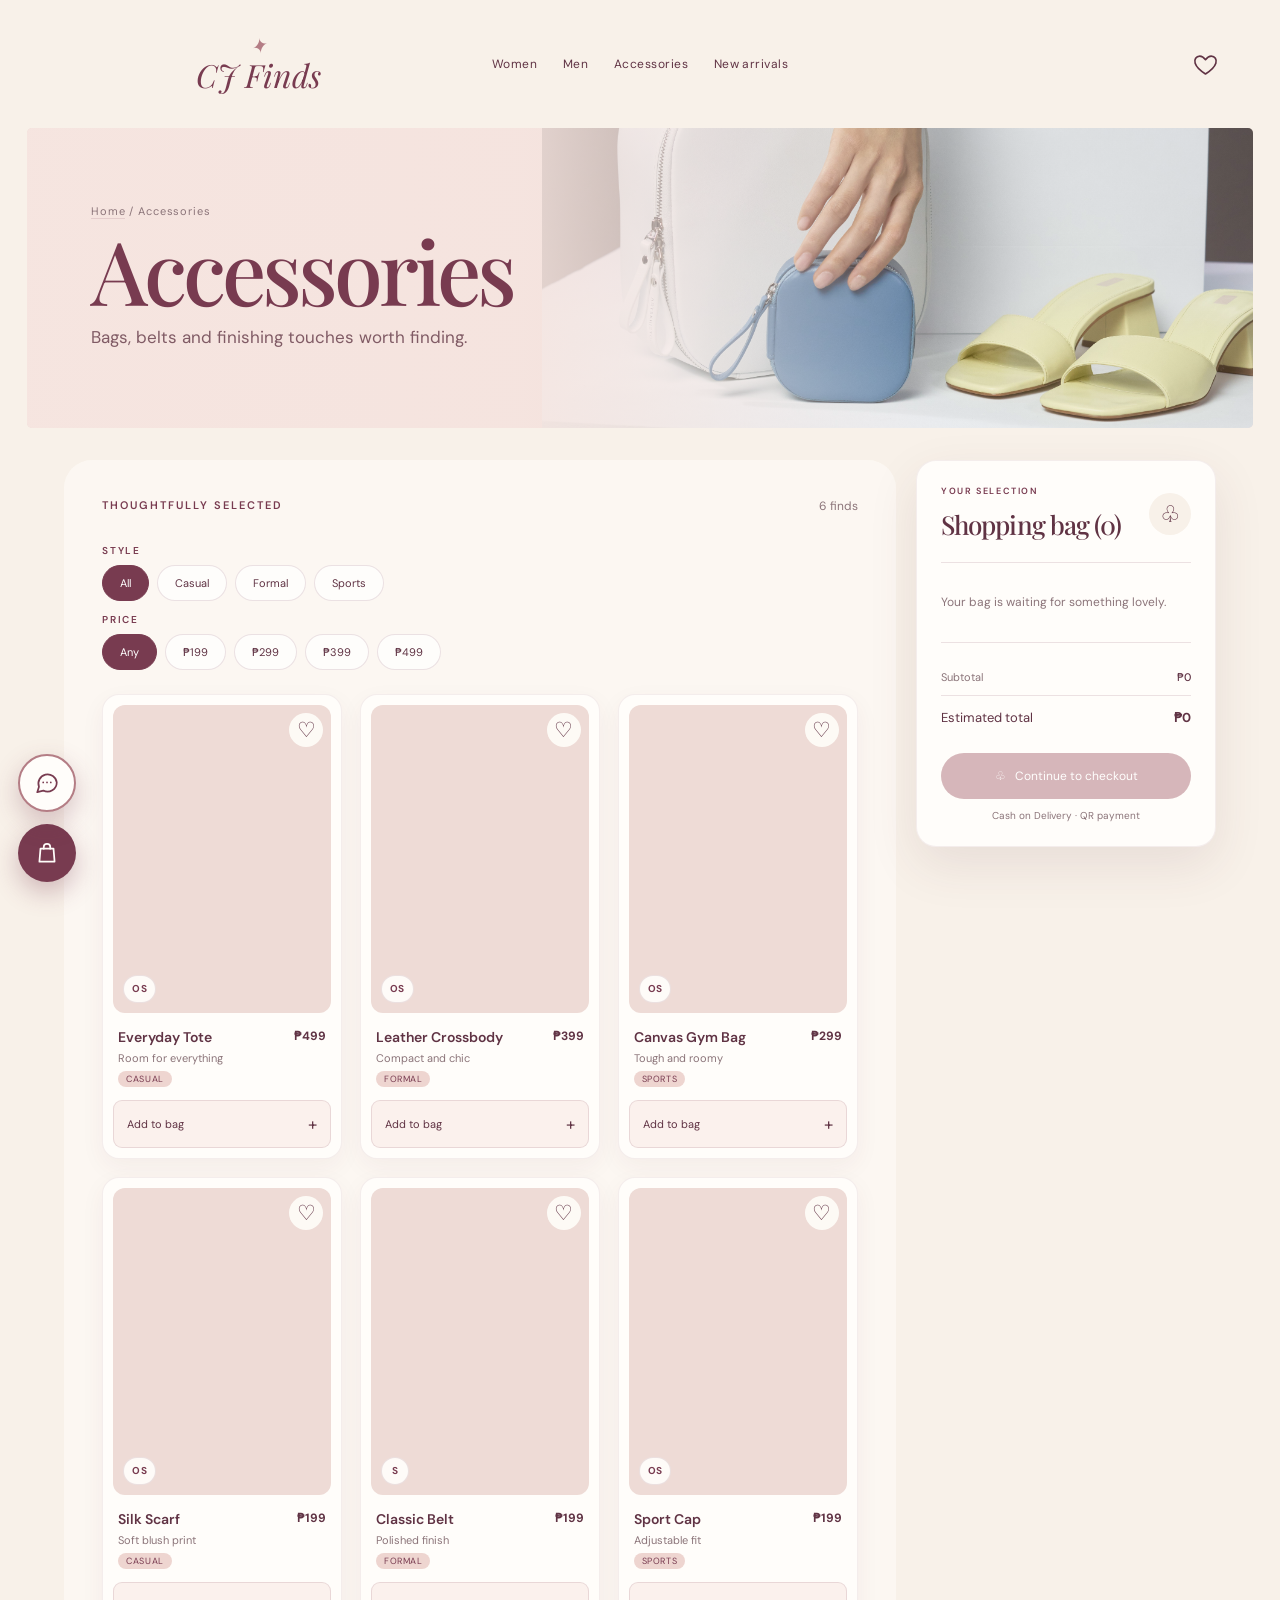
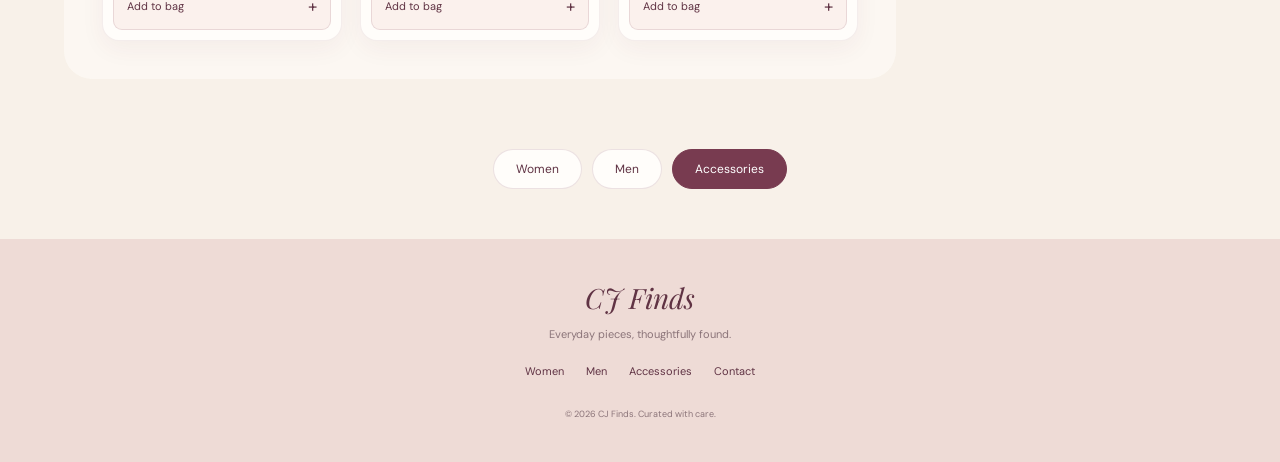
==== accessories.html @ 1674ff2e "Add files via upload" ====
<!DOCTYPE html>
<html lang="en">
<head>
  <meta charset="UTF-8" />
  <meta name="viewport" content="width=device-width, initial-scale=1.0" />
  <meta name="theme-color" content="#f8f1e9" />
  <title>Accessories — CJ Finds</title>
  <link rel="preconnect" href="https://fonts.googleapis.com">
  <link rel="preconnect" href="https://fonts.gstatic.com" crossorigin>
  <link href="https://fonts.googleapis.com/css2?family=DM+Sans:wght@400;500;600;700&family=Playfair+Display:wght@400;500;600&display=swap" rel="stylesheet">
  <link rel="stylesheet" href="style.css" />
  <link rel="stylesheet" href="category.css" />
</head>
<body data-page="accessories">
  <header class="site-header">
    <button class="icon-button menu-toggle" aria-label="Open navigation" aria-expanded="false">
      <span></span><span></span><span></span>
    </button>

    <a class="brand" href="index.html" aria-label="CJ Finds home">
      <span class="brand-leaf" aria-hidden="true">✦</span>
      <span>CJ Finds</span>
    </a>

    <nav class="desktop-nav" aria-label="Main navigation">
      <a href="women.html">Women</a>
      <a href="men.html">Men</a>
      <a href="accessories.html">Accessories</a>
      <a href="index.html#featured">New arrivals</a>
    </nav>

    <div class="header-actions">
      <button class="icon-button search-toggle" aria-label="Search products" aria-expanded="false">
        <svg viewBox="0 0 24 24" aria-hidden="true"><circle cx="10.8" cy="10.8" r="7.2"></circle><path d="m16.2 16.2 5 5"></path></svg>
      </button>
      <a class="icon-button fav-toggle" href="favorites.html" aria-label="Open favorites">
        <svg viewBox="0 0 24 24" aria-hidden="true"><path d="M12 20.4s-7.6-4.7-9.2-9.5C1.7 7.6 3.7 4.6 6.9 4.6c2 0 3.5 1.1 5.1 3.1 1.6-2 3.1-3.1 5.1-3.1 3.2 0 5.2 3 4.1 6.3-1.6 4.8-9.2 9.5-9.2 9.5Z"></path></svg>
        <span class="fav-count is-zero" aria-live="polite">0</span>
      </a>
    </div>
  </header>

  <div class="mobile-menu" hidden>
    <a href="women.html">Women</a><a href="men.html">Men</a><a href="accessories.html">Accessories</a><a href="index.html#featured">New arrivals</a>
  </div>
  <form class="search-panel" role="search" hidden>
    <label for="search-input">Find your next favorite</label>
    <div class="search-row"><input id="search-input" type="search" placeholder="Search accessories…" /><button type="submit">Search</button></div>
    <p class="search-message" aria-live="polite"></p>
  </form>

  <main>
    <section class="page-hero accessories" aria-label="Accessories collection">
      <div class="page-hero-image" role="img" aria-label="Accessories collection"></div>
      <div class="page-hero-copy">
        <p class="breadcrumb"><a href="index.html">Home</a> / Accessories</p>
        <h1>Accessories</h1>
        <p class="lead">Bags, belts and finishing touches worth finding.</p>
      </div>
    </section>

    <div class="category-layout">
      <section class="catalog" id="catalog">
        <div class="section-heading">
          <div><p class="eyebrow">Thoughtfully selected</p><h2></h2></div>
          <span class="result-count" aria-live="polite"></span>
        </div>

        <div class="filter-group">
          <span class="filter-label">Style</span>
          <div class="filter-row" role="group" aria-label="Filter by style">
            <button class="filter-chip active" data-filter="all">All</button>
            <button class="filter-chip" data-filter="casual">Casual</button>
            <button class="filter-chip" data-filter="formal">Formal</button>
            <button class="filter-chip" data-filter="sports">Sports</button>
          </div>
        </div>
        <div class="filter-group">
          <span class="filter-label">Price</span>
          <div class="filter-row" role="group" aria-label="Filter by price">
            <button class="filter-chip active" data-price="all">Any</button>
            <button class="filter-chip" data-price="199">₱199</button>
            <button class="filter-chip" data-price="299">₱299</button>
            <button class="filter-chip" data-price="399">₱399</button>
            <button class="filter-chip" data-price="499">₱499</button>
          </div>
        </div>

        <div class="product-grid"></div>
      </section>

      <aside class="cart-panel panel" id="cart-panel">
        <div class="cart-heading"><div><p class="eyebrow">Your selection</p><h2>Shopping bag <span class="bag-heading-count">(0)</span></h2></div><span class="bag-icon">♧</span></div>
        <div class="cart-items"><p class="empty-cart">Your bag is waiting for something lovely.</p></div>
        <div class="cart-summary">
          <div><span>Subtotal</span><strong class="subtotal">₱0</strong></div>
          <div><span>Estimated total</span><strong class="total">₱0</strong></div>
        </div>
        <button class="checkout-button" disabled>♧ &nbsp; Continue to checkout</button>
        <p class="pay-note">Cash on Delivery · QR payment</p>
      </aside>
    </div>

    <nav class="other-categories" aria-label="Browse other categories">
      <a href="women.html">Women</a>
      <a href="men.html">Men</a>
      <a href="accessories.html" class="current" aria-current="page">Accessories</a>
    </nav>
  </main>

  <footer class="site-footer">
    <a class="footer-brand" href="index.html">CJ Finds</a>
    <p>Everyday pieces, thoughtfully found.</p>
    <div class="footer-links"><a href="women.html">Women</a><a href="men.html">Men</a><a href="accessories.html">Accessories</a><a href="mailto:hello@cjfinds.example">Contact</a></div>
    <small>© <span id="year"></span> CJ Finds. Curated with care.</small>
  </footer>

  <div class="toast" role="status" aria-live="polite"></div>
  <script src="bag-reset.js"></script>
  <script src="products.js"></script>
  <script src="shop.js"></script>
  <script src="bag.js" defer></script>
  <script src="bag-sync.js" defer></script>
  <script src="product-links.js" defer></script>
  <script src="favorites.js" defer></script>
  <script src="chat-faq.js" defer></script>
  <script src="chatbot.js" defer></script>
  </body>
  </html>
---- style.css ----
:root {
  --mint: #f8f1e9;          /* warm ivory page background */
  --mint-deep: #eed5d0;     /* powder pink */
  --sage: #b47d85;          /* muted rose */
  --sage-dark: #783b50;     /* deep mauve */
  --sage-soft: #c68183;     /* dusty blush */
  --cream: #fbf7f0;
  --warm-white: #fffdfa;
  --stone: #e8d8d3;
  --ink: #603344;
  --muted: #8b7479;
  --line: rgba(120,59,80,.14);
  --shadow: 0 18px 50px rgba(91,45,61,.10);
  --radius: 20px;
}
* { box-sizing: border-box; }
html { scroll-behavior: smooth; scroll-padding-top: 24px; }
body { margin: 0; color: var(--ink); background: var(--mint); font-family: "DM Sans", sans-serif; -webkit-font-smoothing: antialiased; }
button, input { font: inherit; }
button, a { -webkit-tap-highlight-color: transparent; }
a { color: inherit; text-decoration: none; }
button { color: inherit; }
.site-header { min-height: 112px; padding: 20px clamp(22px,4.2vw,68px); display: grid; grid-template-columns: 1fr auto 1fr; align-items: center; gap: 28px; position: relative; z-index: 10; }
.brand { display: flex; flex-direction: column; align-items: center; justify-self: center; color: var(--sage-dark); font-family: "Playfair Display", serif; font-size: 32px; font-style: italic; line-height: 1; white-space: nowrap; }
.brand small { margin-top: 8px; font-family: "DM Sans", sans-serif; font-size: 8px; letter-spacing: .12em; text-transform: uppercase; font-style: normal; }
.brand-leaf { font-family: serif; font-size: 20px; margin-bottom: 2px; color: var(--sage); transform: rotate(-20deg); }
.desktop-nav { display: flex; gap: clamp(16px,2vw,32px); justify-self: end; grid-column: 2; grid-row: 1; font-size: 12px; letter-spacing: .04em; }
.desktop-nav a, .footer-links a { transition: color .2s; }
.desktop-nav a:hover, .footer-links a:hover { color: var(--sage); }
.header-actions { display: flex; align-items: center; justify-self: end; gap: 16px; }
.icon-button { border: 0; background: transparent; padding: 7px; cursor: pointer; display: grid; place-items: center; position: relative; }
.icon-button svg { width: 27px; height: 27px; fill: none; stroke: currentColor; stroke-width: 1.5; stroke-linecap: round; stroke-linejoin: round; }
.menu-toggle { width: 32px; gap: 5px; justify-self: start; }
.menu-toggle span { display: block; width: 26px; height: 1.5px; background: currentColor; }
.menu-toggle span:nth-child(2) { width: 21px; }
.menu-toggle { display: none; }
.cart-count { position: absolute; top: 0; right: -1px; min-width: 17px; height: 17px; border-radius: 50%; display: grid; place-items: center; background: var(--sage-dark); color: white; font-size: 9px; }
.mobile-menu, .search-panel { margin: 0 4.2% 16px; padding: 20px; background: rgba(255,254,250,.94); border: 1px solid var(--line); border-radius: 16px; box-shadow: var(--shadow); }
.mobile-menu { gap: 16px; }
.mobile-menu:not([hidden]) { display: flex; flex-direction: column; }
.search-panel label { display: block; font-size: 12px; margin-bottom: 10px; }
.search-row { display: flex; gap: 8px; }
.search-row input { min-width: 0; flex: 1; border: 1px solid var(--line); background: white; padding: 12px 14px; border-radius: 10px; outline-color: var(--sage-dark); }
.search-row button { border: 0; border-radius: 10px; padding: 0 18px; color: white; background: var(--sage-dark); cursor: pointer; }
.search-message { font-size: 12px; color: var(--muted); margin-bottom: 0; }
main { width: 100%; }
.hero { min-height: clamp(500px, 60vw, 740px); margin: 0 2.1%; border-radius: 5px; overflow: hidden; position: relative; isolation: isolate; display: flex; align-items: center; background: #e7c9c7; }
.hero-image { position: absolute; z-index: -2; inset: 0 0 0 38%; background-size: cover; background-position: center 35%; }
.image-fashion { background-image: url("HOMEPAGE_IMAGES/MAIN_IMAGE.png"); }
.hero::before { content: ""; position: absolute; z-index: -1; inset: 0; background: linear-gradient(90deg, rgba(231,201,199,.97) 0%, rgba(231,201,199,.89) 34%, rgba(231,201,199,.35) 54%, rgba(231,201,199,0) 72%); }
.hero-glow { position: absolute; inset: 0; z-index: -1; pointer-events: none; background: linear-gradient(0deg, rgba(120,59,80,.06), transparent 45%); }
.hero-copy { padding: clamp(28px,6.2vw,96px); max-width: 59%; }
.eyebrow { margin: 0 0 10px; text-transform: uppercase; font-size: 11px; letter-spacing: .18em; font-weight: 600; color: var(--sage-dark); }
.hero-copy .eyebrow { font-size: clamp(13px,1.8vw,20px); text-transform: none; letter-spacing: .14em; font-weight: 500; }
h1, h2, .category-copy strong { font-family: "Playfair Display", Georgia, serif; font-weight: 500; }
h1 { margin: 0; font-size: clamp(58px,8.5vw,116px); line-height: .91; letter-spacing: -.045em; color: var(--sage-dark); }
.hero-description { margin: 24px 0 30px; font-size: clamp(15px,2vw,24px); line-height: 1.55; color: #805b65; }
.primary-button { display: inline-flex; align-items: center; justify-content: space-between; gap: 26px; min-height: 54px; padding: 0 25px; border: 0; border-radius: 9px; background: var(--sage-dark); color: #fffefa; font-size: 14px; cursor: pointer; transition: background .2s, transform .2s; }
.primary-button:hover, .checkout-button:hover:not(:disabled) { background: #5d293e; transform: translateY(-1px); }
.primary-button span { font-size: 22px; line-height: 1; }
.hero-pagination { display: flex; align-items: center; gap: 17px; margin-top: clamp(42px,6vw,76px); }
.hero-pagination button { padding: 0; border: 0; background: transparent; color: rgba(255,254,250,.75); font-family: "Playfair Display", serif; font-size: 20px; cursor: pointer; }
.hero-pagination button.active { color: var(--warm-white); }
.hero-pagination i { width: 22px; height: 1px; background: rgba(255,254,250,.8); }
.category-stack { display: grid; gap: 14px; margin: 18px 2.1% 0; }
.category-card { position: relative; min-height: clamp(150px,19vw,225px); display: flex; align-items: center; overflow: hidden; border-radius: 5px; isolation: isolate; background: #eedbd6; }
.category-card::before { content: ""; position: absolute; z-index: -1; inset: 0; background: linear-gradient(90deg, rgba(246,229,224,.96) 0%, rgba(246,229,224,.85) 37%, rgba(246,229,224,.08) 72%); }
.category-copy { display: flex; flex-direction: column; gap: 12px; padding: 22px clamp(24px,6.8vw,88px); position: relative; z-index: 2; }
.category-copy strong { font-size: clamp(39px,6vw,72px); line-height: 1; letter-spacing: -.04em; }
.category-copy > span { font-size: clamp(15px,2.2vw,23px); color: #8a5968; }
.category-copy b { margin-left: 10px; font-size: 26px; font-weight: 400; vertical-align: -2px; transition: transform .2s; display: inline-block; }
.category-card:hover .category-copy b { transform: translateX(5px); }
.category-image { position: absolute; z-index: -2; inset: 0 0 0 42%; background-size: cover; background-position: center 37%; transition: transform .6s; }
.category-card:hover .category-image { transform: scale(1.025); }
.women-image {
  background-image: url("HOMEPAGE_IMAGES/WOMEN.png");
  background-size: auto 300%;
  background-position: center 31.25%;
  background-repeat: no-repeat;
}
.men-image {
  background-image: url("HOMEPAGE_IMAGES/MEN.png");
  background-size: auto 188%;
  background-position: center 90%;
  background-repeat: no-repeat;
}
.accessories-image {
  background-image: url("HOMEPAGE_IMAGES/ACCESSORIES.jpg");
  background-size: auto 400%;
  background-position: center 40%;
  background-repeat: no-repeat;
}
.men-card { background: #e8d4d0; }
.men-card::before { background: linear-gradient(90deg, rgba(235,215,211,.98) 0%, rgba(235,215,211,.9) 36%, rgba(235,215,211,.04) 72%); }
.accessories-card::before { background: linear-gradient(90deg, rgba(246,229,224,.98) 0%, rgba(246,229,224,.88) 38%, rgba(246,229,224,.02) 72%); }
.palette-footer { padding: 26px 20px 32px; text-align: center; color: var(--sage-dark); }
.palette-title { margin: 0 0 7px; font-size: 13px; letter-spacing: .2em; font-weight: 600; }
.palette-footer > p:nth-child(2) { margin: 0; font-size: 14px; letter-spacing: .07em; }
.swatches { display: flex; justify-content: center; gap: 10px; margin-top: 18px; }
.swatch { width: 39px; height: 39px; border-radius: 50%; border: 2px solid transparent; cursor: pointer; transition: transform .2s, border-color .2s; }
.swatch:hover { transform: translateY(-3px); }
.swatch:focus-visible { outline: 2px solid var(--sage-dark); outline-offset: 3px; }
.swatch.sage { background: #c68183; }.swatch.mint { background: #b47d85; }.swatch.cream { background: #eed5d0; border-color: #e2c6c4; }.swatch.stone { background: #783b50; }
.shopping-section { margin: 48px auto 0; max-width: 1320px; padding: 54px clamp(22px,5vw,72px) 64px; background: rgba(255,254,250,.56); border-radius: 28px 28px 0 0; }
.section-heading { display: flex; align-items: end; justify-content: space-between; gap: 20px; }
.section-heading h2, .detail-copy h2, .cart-heading h2 { margin: 0; font-size: clamp(32px,4vw,49px); letter-spacing: -.035em; }
.text-link { font-size: 12px; padding-bottom: 8px; border-bottom: 1px solid var(--sage); white-space: nowrap; }
.text-link span { margin-left: 8px; font-size: 16px; }
.filter-row { display: flex; gap: 8px; margin: 28px 0 20px; flex-wrap: wrap; }
.filter-chip { border: 1px solid var(--line); background: rgba(255,255,255,.7); padding: 10px 17px; border-radius: 999px; font-size: 11px; cursor: pointer; }
.filter-chip.active { background: var(--sage-dark); border-color: var(--sage-dark); color: white; }
.product-grid { display: grid; grid-template-columns: repeat(3,minmax(0,1fr)); gap: 18px; }
.product-card { position: relative; padding: 10px; background: var(--warm-white); border: 1px solid rgba(120,59,80,.08); border-radius: 17px; box-shadow: 0 8px 25px rgba(91,45,61,.05); min-width: 0; }
.product-photo { height: clamp(180px,24vw,310px); border-radius: 12px; background-size: cover; background-position: center; background-color: #eedbd6; }
.product-knit { background-image: url("https://images.unsplash.com/photo-1618354691373-d851c5c3a990?auto=format&fit=crop&w=900&q=85"); }
.product-blazer { background-image: url("https://images.unsplash.com/photo-1591047139829-d91aecb6caea?auto=format&fit=crop&w=1000&q=85"); }
.product-tote { background-image: url("https://images.unsplash.com/photo-1590874103328-eac38a683ce7?auto=format&fit=crop&w=900&q=85"); }
.favorite { position: absolute; z-index: 2; top: 18px; right: 18px; border: 0; border-radius: 50%; width: 34px; height: 34px; background: rgba(255,254,250,.88); font-size: 21px; cursor: pointer; }
.favorite.liked { color: #a55d66; }
.product-info { display: flex; justify-content: space-between; align-items: start; gap: 8px; padding: 15px 5px 13px; }
.product-info h3 { margin: 0 0 5px; font-size: 14px; font-weight: 600; }
.product-info p { margin: 0; color: var(--muted); font-size: 11px; }
.product-info strong { font-size: 12px; white-space: nowrap; }
.add-product { display: flex; width: 100%; justify-content: space-between; align-items: center; padding: 12px 13px; border: 1px solid var(--line); border-radius: 9px; background: #fbf1ed; font-size: 11px; cursor: pointer; transition: background .2s; }
.add-product:hover { background: var(--mint-deep); }.add-product span { font-size: 17px; }
.detail-cart-grid { max-width: 1320px; margin: 0 auto; padding: 0 clamp(22px,5vw,72px) 70px; display: grid; grid-template-columns: minmax(0,1.45fr) minmax(280px,.8fr); gap: 20px; align-items: start; }
.panel { background: var(--warm-white); border: 1px solid rgba(120,59,80,.08); border-radius: 20px; box-shadow: var(--shadow); overflow: hidden; }
.product-detail { display: grid; grid-template-columns: minmax(0,1fr) minmax(0,1fr); }
.detail-image { min-height: 100%; min-height: 470px; background-size: cover; background-position: center; background-color: #eedbd6; }
.detail-copy { padding: clamp(22px,3vw,38px); }
.detail-copy h2 { font-size: clamp(28px,3vw,38px); line-height: 1.08; }
.detail-price { margin-top: 17px; font-size: 20px; font-weight: 600; }
.detail-price span { display: block; margin-top: 7px; color: var(--sage); font-size: 10px; font-weight: 400; }
.detail-description { font-size: 12px; line-height: 1.8; color: #8b7479; margin: 20px 0 25px; }
.option-group { margin: 20px 0; }
.option-label { display: flex; justify-content: space-between; font-size: 11px; font-weight: 600; margin-bottom: 12px; }
.option-label b { font-weight: 400; color: var(--muted); }
.color-options, .size-options { display: flex; gap: 9px; }
.color-option { width: 30px; height: 30px; border-radius: 50%; border: 2px solid white; box-shadow: 0 0 0 1px transparent; cursor: pointer; }
.color-option.selected { box-shadow: 0 0 0 1px var(--sage-dark); }
.color-option.oat { background: #e8d5c9; }.color-option.sage { background: #b47d85; }.color-option.charcoal { background: #783b50; }
.size-options button { flex: 1; padding: 10px 0; border: 1px solid var(--line); border-radius: 7px; background: white; font-size: 11px; cursor: pointer; }
.size-options button.selected { border-color: var(--sage-dark); background: #f6e7e3; }
.detail-add { width: 100%; margin-top: 8px; }
.detail-note { text-align: center; color: var(--muted); font-size: 10px; margin: 13px 0 0; }
.cart-panel { padding: 24px; }
.cart-heading { display: flex; align-items: center; justify-content: space-between; padding-bottom: 20px; border-bottom: 1px solid var(--line); }
.cart-heading h2 { font-size: 26px; }.cart-heading .eyebrow { font-size: 9px; }
.bag-icon { display: grid; place-items: center; width: 42px; height: 42px; border-radius: 50%; background: var(--mint); font-size: 23px; }
.cart-items { padding: 18px 0; }
.empty-cart { color: var(--muted); font-size: 12px; line-height: 1.6; }
.cart-line { display: grid; grid-template-columns: 1fr auto; gap: 10px; padding: 10px 0; border-bottom: 1px solid var(--line); }
.cart-line h3 { margin: 0 0 5px; font-size: 12px; font-weight: 600; }.cart-line p { margin: 0; color: var(--muted); font-size: 11px; }
.cart-line strong { font-size: 12px; }
.quantity-controls { display: flex; align-items: center; gap: 10px; margin-top: 9px; }
.quantity-controls button { border: 1px solid var(--line); border-radius: 50%; width: 22px; height: 22px; background: white; cursor: pointer; }
.quantity-controls span { font-size: 11px; }
.cart-summary { padding: 16px 0; border-top: 1px solid var(--line); }
.cart-summary div { display: flex; justify-content: space-between; gap: 15px; margin: 11px 0; font-size: 11px; color: var(--muted); }
.cart-summary strong { color: var(--ink); font-weight: 500; text-align: right; }
.cart-summary div:last-child { padding-top: 13px; border-top: 1px solid var(--line); font-size: 13px; color: var(--ink); }
.cart-summary div:last-child strong { font-weight: 700; }
.checkout-button { width: 100%; padding: 15px 10px; border: 0; border-radius: 999px; color: white; background: var(--sage); font-size: 12px; cursor: pointer; transition: .2s; }
.checkout-button:disabled { opacity: .55; cursor: not-allowed; }
.secure-note { margin: 13px 0 0; text-align: center; color: var(--muted); font-size: 10px; }
.site-footer { padding: 40px 22px; text-align: center; background: #eedbd6; }
.footer-brand { font-family: "Playfair Display",serif; font-size: 28px; font-style: italic; }
.site-footer p { font-size: 11px; color: #8b7479; }
.footer-links { display: flex; justify-content: center; flex-wrap: wrap; gap: 22px; margin: 23px 0; font-size: 11px; }
.site-footer small { font-size: 9px; color: #8b7479; }
.toast { position: fixed; left: 50%; bottom: 24px; z-index: 50; transform: translate(-50%,20px); opacity: 0; pointer-events: none; padding: 13px 20px; border-radius: 999px; background: var(--sage-dark); color: white; font-size: 12px; box-shadow: var(--shadow); transition: .25s; max-width: calc(100vw - 30px); text-align: center; }
.toast.show { transform: translate(-50%,0); opacity: 1; }
[hidden] { display: none !important; }

@media (min-width: 1200px) {
  .site-header { min-height: 128px; }
  .hero { min-height: 660px; }
  .hero-copy { padding-left: 6.5%; }
}
@media (max-width: 900px) {
  .site-header { min-height: 94px; grid-template-columns: 1fr auto 1fr; padding: 18px 4%; }
  .desktop-nav { display: none; }
  .menu-toggle { display: flex; flex-direction: column; }
  .hero { min-height: 570px; }
  .hero-copy { max-width: 64%; padding: 5%; }
  .hero-image { left: 33%; }
  .hero::before { background: linear-gradient(90deg, rgba(231,201,199,.98) 0%, rgba(231,201,199,.87) 39%, rgba(231,201,199,.18) 70%, transparent 100%); }
  .detail-cart-grid { grid-template-columns: 1fr; }
  .product-detail { grid-template-columns: .9fr 1fr; }
  .detail-image { min-height: 440px; }
}
@media (max-width: 600px) {
  .site-header { min-height: 80px; gap: 8px; padding: 14px 15px; }
  .brand { font-size: 25px; }
  .brand small { font-size: 6px; letter-spacing: .08em; margin-top: 5px; }
  .brand-leaf { font-size: 15px; }
  .header-actions { gap: 5px; }
  .icon-button svg { width: 23px; height: 23px; }
  .menu-toggle { width: 25px; padding-left: 0; }
  .menu-toggle span { width: 22px; }.menu-toggle span:nth-child(2) { width: 17px; }
  .hero { min-height: 540px; margin: 0 12px; align-items: flex-start; }
  .hero-image { inset: 0 0 0 17%; background-position: 57% center; }
  .hero::before { background: linear-gradient(90deg, rgba(231,201,199,.97) 0%, rgba(231,201,199,.86) 42%, rgba(231,201,199,.2) 80%, transparent); }
  .hero-copy { max-width: 91%; padding: 47px 24px 24px; }
  h1 { font-size: clamp(52px,13.5vw,75px); }
  .hero-copy .eyebrow { font-size: 13px; }
  .hero-description { font-size: 15px; margin: 18px 0 22px; }
  .desktop-break { display: none; }
  .primary-button { min-height: 49px; padding: 0 17px; gap: 15px; font-size: 12px; }
  .hero-pagination { margin-top: 48px; gap: 13px; }
  .hero-pagination button { font-size: 17px; }
  .hero-pagination i { width: 17px; }
  .category-stack { margin: 12px 12px 0; gap: 10px; }
  .category-card { min-height: 140px; }
  .category-copy { padding: 18px 22px; gap: 9px; }
  .category-copy strong { font-size: clamp(34px,10vw,48px); }
  .category-copy > span { font-size: 14px; }
  .category-copy b { font-size: 20px; }
  .category-image { left: 35%; }
  .palette-footer { padding: 22px 15px 28px; }
  .palette-title { font-size: 11px; }
  .palette-footer > p:nth-child(2) { font-size: 12px; }
  .swatch { width: 34px; height: 34px; }
  .shopping-section { margin-top: 25px; padding: 34px 14px 38px; border-radius: 20px 20px 0 0; }
  .section-heading { align-items: start; flex-direction: column; gap: 13px; }
  .section-heading h2 { font-size: 35px; }
  .filter-row { margin: 20px 0 14px; }
  .product-grid { grid-template-columns: repeat(2,minmax(0,1fr)); gap: 10px; }
  .product-card { padding: 7px; border-radius: 13px; }
  .product-photo { height: 180px; border-radius: 9px; }
  .product-info { display: block; padding: 12px 3px; }
  .product-info h3 { font-size: 12px; }.product-info p { font-size: 10px; margin: 5px 0; }.product-info strong { font-size: 11px; }
  .add-product { padding: 10px; font-size: 10px; }
  .detail-cart-grid { padding: 0 14px 45px; gap: 14px; }
  .product-detail { grid-template-columns: 1fr; }
  .detail-image { min-height: 290px; }
  .detail-copy { padding: 23px; }
  .detail-copy h2 { font-size: 31px; }
  .cart-panel { padding: 20px; }
  .site-footer { padding: 32px 18px; }
  .footer-links { gap: 13px 18px; }
}
@media (max-width: 370px) {
  .brand { font-size: 22px; }
  .hero { min-height: 510px; }
  .hero-copy { padding-left: 18px; }
  .hero-pagination { margin-top: 36px; }
  .category-card { min-height: 125px; }
  .category-copy { padding-left: 17px; }
  .product-grid { grid-template-columns: 1fr; }
  .product-photo { height: 250px; }
}
.search-toggle, .search-panel { display: none !important; }

/* ---------- Favorites heart + SOLD tag (shared by every page) ---------- */
.fav-count { position: absolute; top: 0; right: -1px; min-width: 17px; height: 17px; border-radius: 50%; display: grid; place-items: center; background: var(--sage-dark); color: white; font-size: 9px; }
.fav-count.is-zero { display: none; }
.fav-toggle.has-favs svg { fill: var(--sage-soft); stroke: var(--sage-dark); }
.fav-toggle[aria-current="page"] svg { stroke: var(--sage-dark); }
.fav-button { display: block; width: 100%; margin-top: 10px; padding: 14px 10px; border: 1px solid var(--line); border-radius: 9px; background: transparent; color: var(--sage-dark); font-size: 13px; cursor: pointer; transition: background .2s; }
.fav-button:hover { background: var(--mint-deep); }
.fav-button.liked { background: #fbf1ed; }
.product-photo, .detail-image { position: relative; }
.sold-badge { position: absolute; top: 10px; left: 10px; z-index: 2; padding: 6px 12px; border-radius: 999px; background: var(--sage-dark); color: #fff; font: 700 10px/1 "DM Sans", sans-serif; letter-spacing: .14em; pointer-events: none; }
.is-sold .product-photo::after, .detail-image:has(.sold-badge)::after, .view-frame:has(.sold-badge)::after { content: ""; position: absolute; inset: 0; background: rgba(255,253,250,.5); border-radius: inherit; pointer-events: none; }
.add-product:disabled, .primary-button:disabled { opacity: .6; cursor: not-allowed; transform: none; }
.add-product:disabled:hover { background: #fbf1ed; }
.primary-button:disabled:hover { background: var(--sage-dark); transform: none; }
.favorite.liked { color: #a55d66; }
---- category.css ----
/* Category pages (women.html, men.html, accessories.html) — extends style.css */
.page-hero { margin: 0 2.1%; min-height: clamp(190px, 26vw, 300px); border-radius: 5px; overflow: hidden; position: relative; isolation: isolate; display: flex; align-items: center; background: #eedbd6; }
.page-hero::before { content: ""; position: absolute; inset: 0; z-index: -1; background: linear-gradient(90deg, rgba(246,229,224,.97) 0%, rgba(246,229,224,.88) 40%, rgba(246,229,224,.1) 75%); }
.page-hero-image { position: absolute; inset: 0 0 0 42%; z-index: -2; background-size: cover; background-position: center 35%; }
.page-hero-copy { padding: clamp(24px, 5vw, 80px); }
.breadcrumb { margin: 0 0 12px; font-size: 11px; letter-spacing: .08em; color: var(--muted); }
.breadcrumb a { border-bottom: 1px solid var(--line); }
.page-hero h1 { font-size: clamp(44px, 7vw, 88px); }
.page-hero p.lead { margin: 14px 0 0; max-width: 420px; font-size: clamp(13px, 1.5vw, 17px); line-height: 1.6; color: #805b65; }
.page-hero.women .page-hero-image {
  background-image: url("HOMEPAGE_IMAGES/WOMEN.png");
  background-size: auto 300%;
  background-position: center 31.25%;
  background-repeat: no-repeat;
}
.page-hero.men .page-hero-image {
  background-image: url("HOMEPAGE_IMAGES/MEN.png");
  background-size: auto 188%;
  background-position: center 90%;
  background-repeat: no-repeat;
}
.page-hero.accessories .page-hero-image {
  background-image: url("HOMEPAGE_IMAGES/ACCESSORIES.jpg");
  background-size: auto 400%;
  background-position: center 40%;
  background-repeat: no-repeat;
}

.category-layout { max-width: 1320px; margin: 32px auto 0; padding: 0 clamp(22px, 5vw, 72px) 70px; display: grid; grid-template-columns: minmax(0, 1fr) 300px; gap: 20px; align-items: start; }
.catalog { background: rgba(255,254,250,.56); border-radius: 28px; padding: clamp(22px, 3vw, 40px); }
.catalog .section-heading h2 { font-size: clamp(30px, 3.6vw, 44px); }
.result-count { font-size: 12px; color: var(--muted); padding-bottom: 8px; }
.filter-group { margin-top: 22px; }
.filter-group + .filter-group { margin-top: 12px; }
.filter-label { display: block; margin-bottom: 8px; font-size: 10px; letter-spacing: .16em; text-transform: uppercase; font-weight: 600; color: var(--sage-dark); }
.filter-group .filter-row { margin: 0; }
.catalog .product-grid { margin-top: 24px; }
.catalog .product-grid { grid-template-columns: repeat(auto-fill, minmax(190px, 1fr)); }
.product-tag { display: inline-block; margin-top: 6px; padding: 2px 8px; border-radius: 999px; background: var(--mint-deep); font-size: 9px; letter-spacing: .06em; text-transform: uppercase; color: var(--sage-dark); }
.no-results { grid-column: 1 / -1; padding: 30px 0; text-align: center; color: var(--muted); font-size: 13px; }
.category-layout .cart-panel { position: sticky; top: 16px; }
.pay-note { margin: 10px 0 0; text-align: center; font-size: 10px; color: var(--muted); }
.other-categories { display: flex; flex-wrap: wrap; gap: 10px; justify-content: center; padding: 0 22px 50px; }
.other-categories a { padding: 11px 22px; border: 1px solid var(--line); border-radius: 999px; font-size: 12px; background: var(--warm-white); transition: background .2s; }
.other-categories a:hover { background: var(--mint-deep); }
.other-categories a.current { background: var(--sage-dark); color: #fff; border-color: var(--sage-dark); pointer-events: none; }

@media (max-width: 900px) {
  .category-layout { grid-template-columns: 1fr; }
  .category-layout .cart-panel { position: static; }
}
@media (max-width: 600px) {
  .page-hero { margin: 0 12px; }
  .page-hero-image { left: 35%; }
  .category-layout { padding: 0 14px 45px; margin-top: 22px; }
  .catalog { padding: 22px 14px; border-radius: 20px; }
  .catalog .product-grid { grid-template-columns: repeat(2, minmax(0, 1fr)); gap: 10px; }
}
@media (max-width: 370px) {
  .catalog .product-grid { grid-template-columns: 1fr; }
}
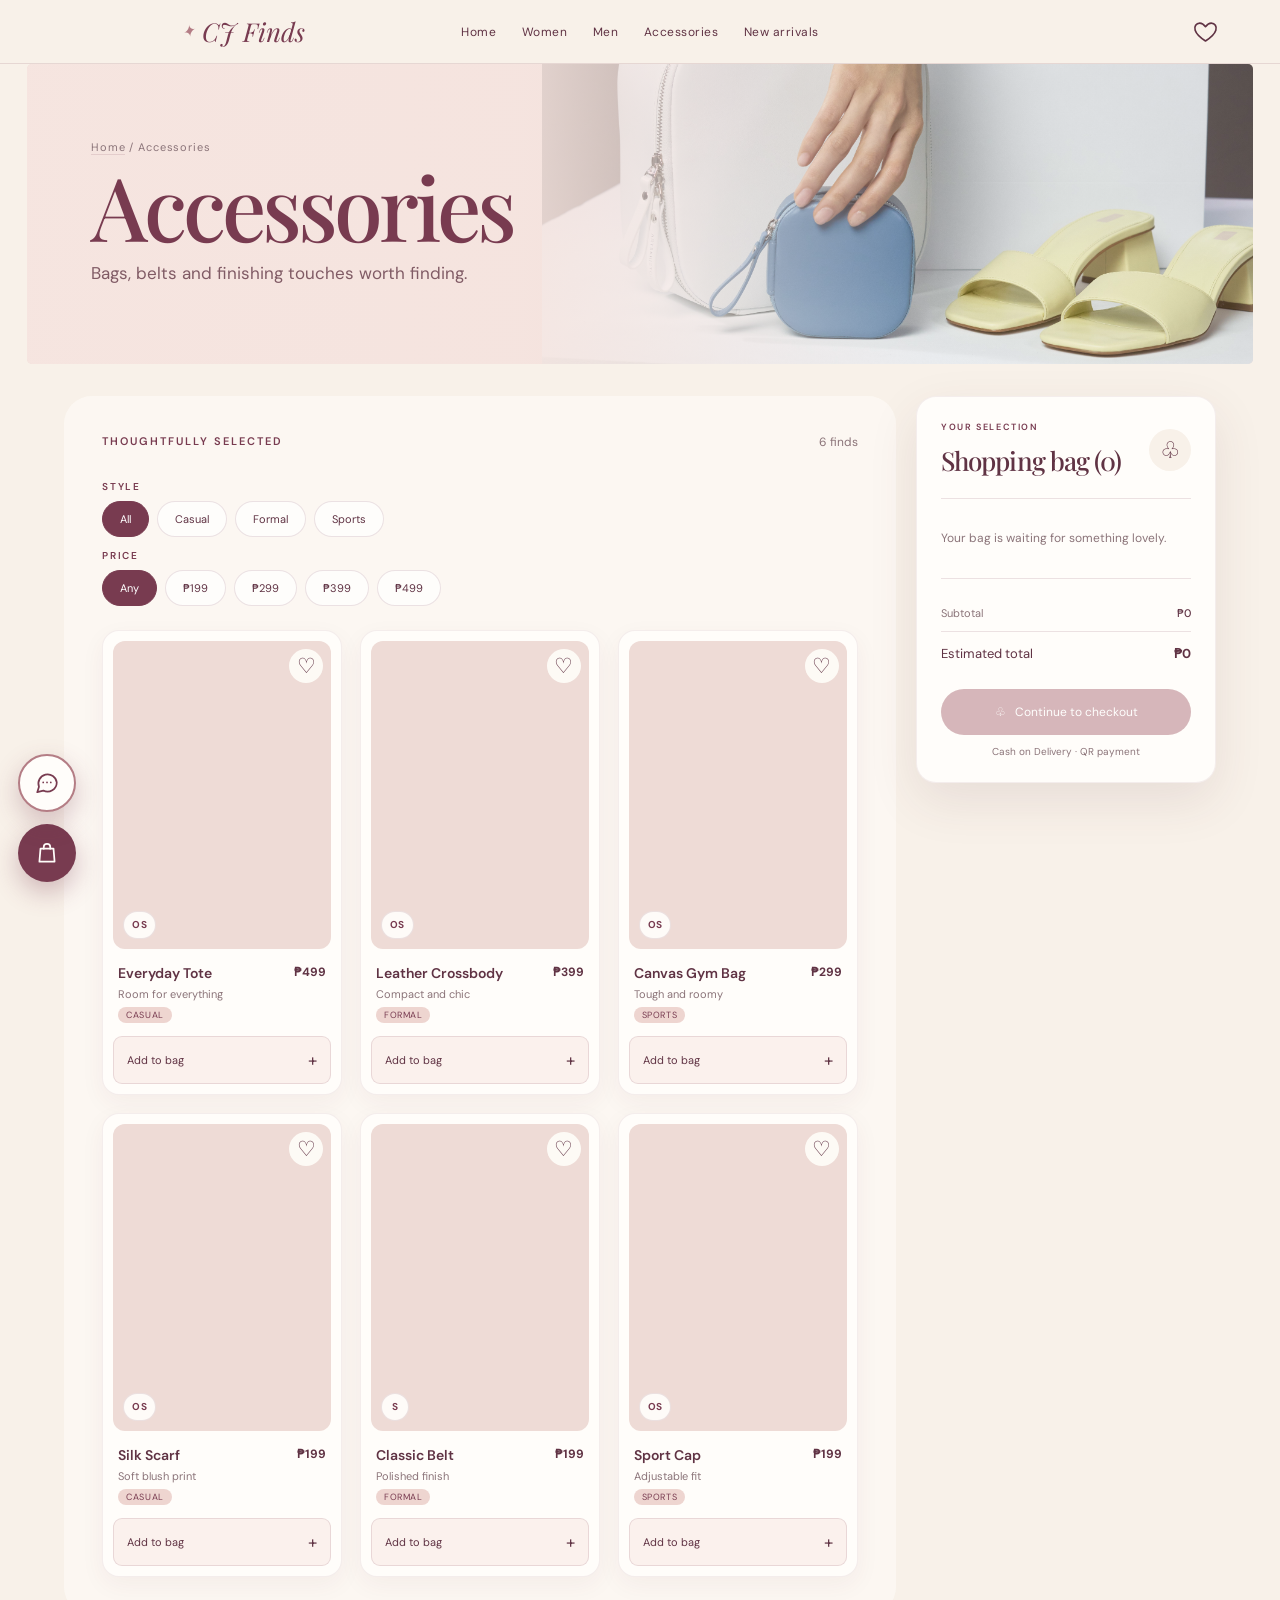
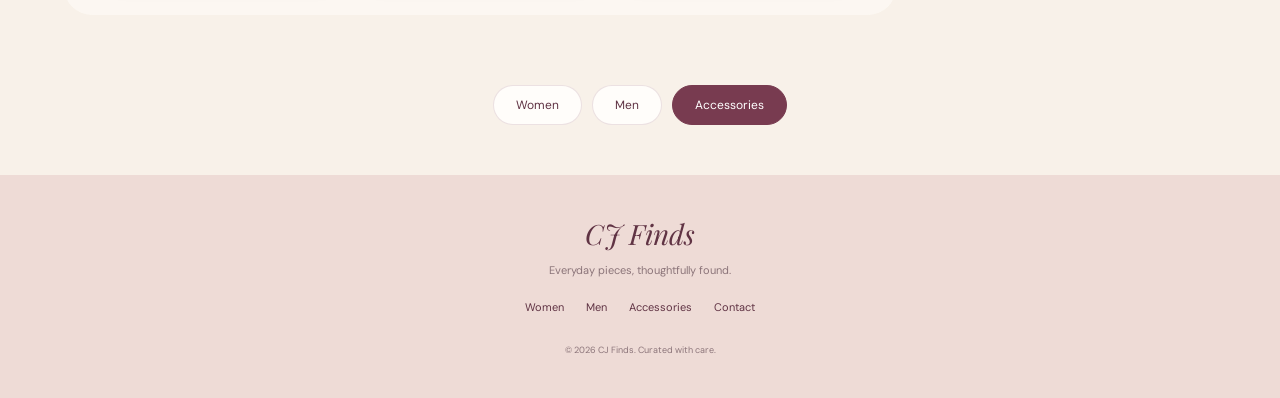
==== commit 769f407f: "Add files via upload" ====
--- a/accessories.html
+++ b/accessories.html
@@ -23,6 +23,7 @@
     </a>
 
     <nav class="desktop-nav" aria-label="Main navigation">
+      <a href="index.html">Home</a>
       <a href="women.html">Women</a>
       <a href="men.html">Men</a>
       <a href="accessories.html">Accessories</a>
@@ -41,7 +42,7 @@
   </header>
 
   <div class="mobile-menu" hidden>
-    <a href="women.html">Women</a><a href="men.html">Men</a><a href="accessories.html">Accessories</a><a href="index.html#featured">New arrivals</a>
+    <a href="index.html">Home</a><a href="women.html">Women</a><a href="men.html">Men</a><a href="accessories.html">Accessories</a><a href="index.html#featured">New arrivals</a>
   </div>
   <form class="search-panel" role="search" hidden>
     <label for="search-input">Find your next favorite</label>
@@ -123,6 +124,7 @@
   <script src="bag-sync.js" defer></script>
   <script src="product-links.js" defer></script>
   <script src="favorites.js" defer></script>
+  <script src="header-scroll.js" defer></script>
   <script src="chat-faq.js" defer></script>
   <script src="chatbot.js" defer></script>
   </body>
--- a/style.css
+++ b/style.css
@@ -1,4 +1,4 @@
-  :root {
+:root {
   --mint: #f8f1e9;          /* warm ivory page background */
   --mint-deep: #eed5d0;     /* powder pink */
   --sage: #b47d85;          /* muted rose */
@@ -12,6 +12,7 @@
   --line: rgba(120,59,80,.14);
   --shadow: 0 18px 50px rgba(91,45,61,.10);
   --radius: 20px;
+  --header-h: 64px;
 }
 * { box-sizing: border-box; }
 html { scroll-behavior: smooth; scroll-padding-top: 24px; }
@@ -20,10 +21,12 @@
 button, a { -webkit-tap-highlight-color: transparent; }
 a { color: inherit; text-decoration: none; }
 button { color: inherit; }
-.site-header { min-height: 112px; padding: 20px clamp(22px,4.2vw,68px); display: grid; grid-template-columns: 1fr auto 1fr; align-items: center; gap: 28px; position: relative; z-index: 10; }
-.brand { display: flex; flex-direction: column; align-items: center; justify-self: center; color: var(--sage-dark); font-family: "Playfair Display", serif; font-size: 32px; font-style: italic; line-height: 1; white-space: nowrap; }
+.site-header { min-height: var(--header-h); padding: 6px clamp(22px,4.2vw,68px); display: grid; grid-template-columns: 1fr auto 1fr; align-items: center; gap: 28px; position: sticky; top: 0; z-index: 30; background: rgba(248,241,233,.95); -webkit-backdrop-filter: blur(8px); backdrop-filter: blur(8px); border-bottom: 1px solid var(--line); transition: transform .3s ease; }
+.site-header.is-hidden { transform: translateY(-100%); }
+.brand { display: flex; flex-direction: row; gap: 7px; align-items: center; justify-self: center; color: var(--sage-dark); font-family: "Playfair Display", serif; font-size: 26px; font-style: italic; line-height: 1; white-space: nowrap; }
 .brand small { margin-top: 8px; font-family: "DM Sans", sans-serif; font-size: 8px; letter-spacing: .12em; text-transform: uppercase; font-style: normal; }
-.brand-leaf { font-family: serif; font-size: 20px; margin-bottom: 2px; color: var(--sage); transform: rotate(-20deg); }
+.brand small { display: none; }
+.brand-leaf { font-family: serif; font-size: 16px; margin-bottom: 0; color: var(--sage); transform: rotate(-20deg); }
 .desktop-nav { display: flex; gap: clamp(16px,2vw,32px); justify-self: end; grid-column: 2; grid-row: 1; font-size: 12px; letter-spacing: .04em; }
 .desktop-nav a, .footer-links a { transition: color .2s; }
 .desktop-nav a:hover, .footer-links a:hover { color: var(--sage); }
@@ -35,7 +38,7 @@
 .menu-toggle span:nth-child(2) { width: 21px; }
 .menu-toggle { display: none; }
 .cart-count { position: absolute; top: 0; right: -1px; min-width: 17px; height: 17px; border-radius: 50%; display: grid; place-items: center; background: var(--sage-dark); color: white; font-size: 9px; }
-.mobile-menu, .search-panel { margin: 0 4.2% 16px; padding: 20px; background: rgba(255,254,250,.94); border: 1px solid var(--line); border-radius: 16px; box-shadow: var(--shadow); }
+.mobile-menu, .search-panel { position: sticky; top: calc(var(--header-h) + 6px); z-index: 29; margin: 0 4.2% 16px; padding: 20px; background: rgba(255,254,250,.94); border: 1px solid var(--line); border-radius: 16px; box-shadow: var(--shadow); }
 .mobile-menu { gap: 16px; }
 .mobile-menu:not([hidden]) { display: flex; flex-direction: column; }
 .search-panel label { display: block; font-size: 12px; margin-bottom: 10px; }
@@ -173,12 +176,12 @@
 [hidden] { display: none !important; }
 
 @media (min-width: 1200px) {
-  .site-header { min-height: 128px; }
   .hero { min-height: 660px; }
   .hero-copy { padding-left: 6.5%; }
 }
 @media (max-width: 900px) {
-  .site-header { min-height: 94px; grid-template-columns: 1fr auto 1fr; padding: 18px 4%; }
+  :root { --header-h: 56px; }
+  .site-header { grid-template-columns: 1fr auto 1fr; padding: 6px 4%; }
   .desktop-nav { display: none; }
   .menu-toggle { display: flex; flex-direction: column; }
   .hero { min-height: 570px; }
@@ -190,10 +193,11 @@
   .detail-image { min-height: 440px; }
 }
 @media (max-width: 600px) {
-  .site-header { min-height: 80px; gap: 8px; padding: 14px 15px; }
-  .brand { font-size: 25px; }
+  :root { --header-h: 52px; }
+  .site-header { gap: 8px; padding: 6px 15px; }
+  .brand { font-size: 21px; }
   .brand small { font-size: 6px; letter-spacing: .08em; margin-top: 5px; }
-  .brand-leaf { font-size: 15px; }
+  .brand-leaf { font-size: 13px; }
   .header-actions { gap: 5px; }
   .icon-button svg { width: 23px; height: 23px; }
   .menu-toggle { width: 25px; padding-left: 0; }
@@ -241,7 +245,7 @@
   .footer-links { gap: 13px 18px; }
 }
 @media (max-width: 370px) {
-  .brand { font-size: 22px; }
+  .brand { font-size: 19px; }
   .hero { min-height: 510px; }
   .hero-copy { padding-left: 18px; }
   .hero-pagination { margin-top: 36px; }
@@ -267,3 +271,9 @@
 .add-product:disabled:hover { background: #fbf1ed; }
 .primary-button:disabled:hover { background: var(--sage-dark); transform: none; }
 .favorite.liked { color: #a55d66; }
+
+/* "Back to Home" button: appears at the upper right while the header is hidden (scrolling down) */
+.back-home { position: fixed; top: 10px; left: 12px; z-index: 31; padding: 7px 13px; border-radius: 999px; background: var(--sage-dark); color: #fffefa; font-size: 11px; letter-spacing: .04em; box-shadow: var(--shadow); opacity: 0; transform: translateY(-12px); pointer-events: none; transition: opacity .25s, transform .25s; }
+.back-home.show { opacity: 1; transform: none; pointer-events: auto; }
+.back-home:hover { background: #5d293e; }
+@media (prefers-reduced-motion: reduce) { .site-header, .back-home { transition: none; } }
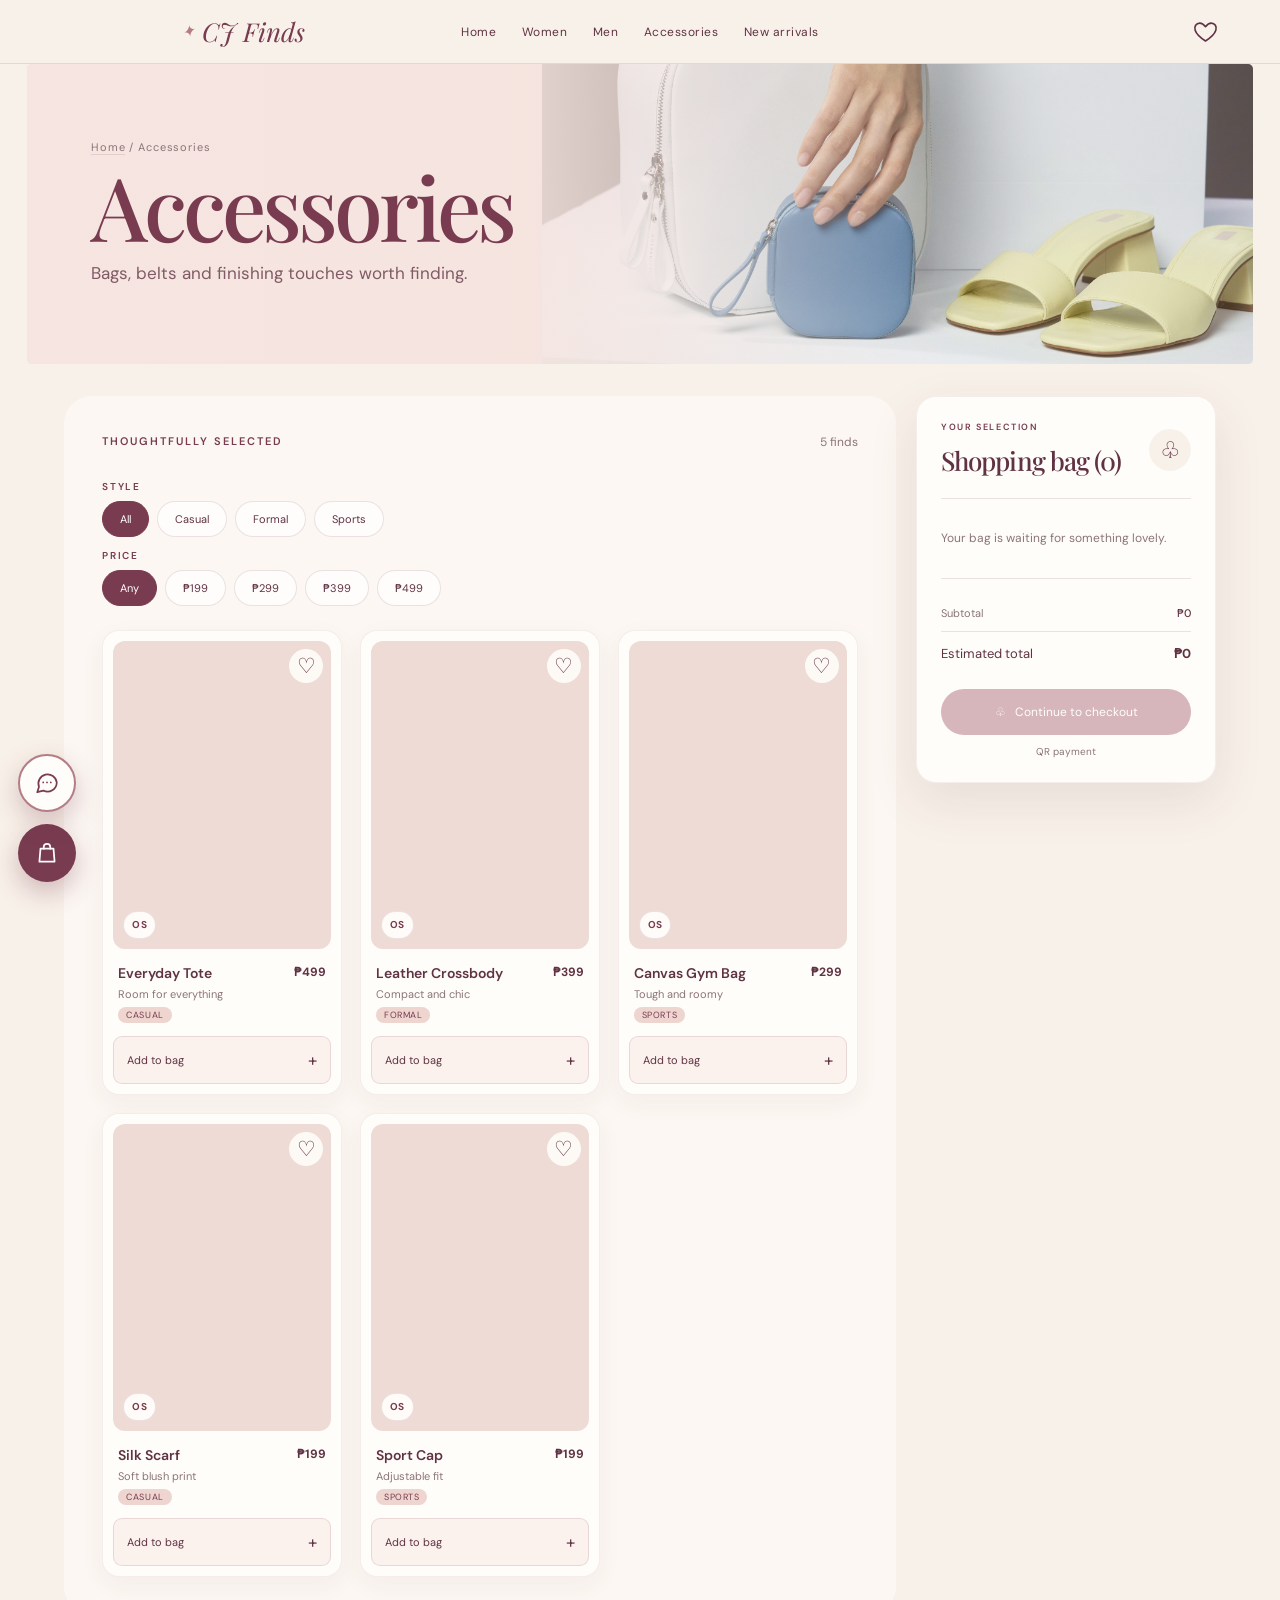
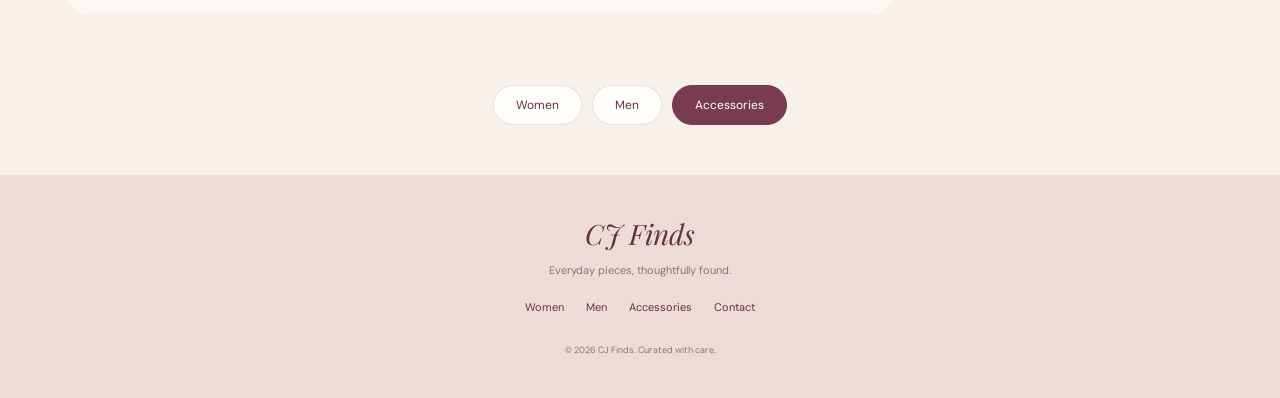
==== commit 6969e37f: "Update payment note in accessories.html Removed 'Cash on Delivery' from payment notes." ====
--- a/accessories.html
+++ b/accessories.html
@@ -98,7 +98,7 @@
           <div><span>Estimated total</span><strong class="total">₱0</strong></div>
         </div>
         <button class="checkout-button" disabled>♧ &nbsp; Continue to checkout</button>
-        <p class="pay-note">Cash on Delivery · QR payment</p>
+        <p class="pay-note">QR payment</p>
       </aside>
     </div>
 
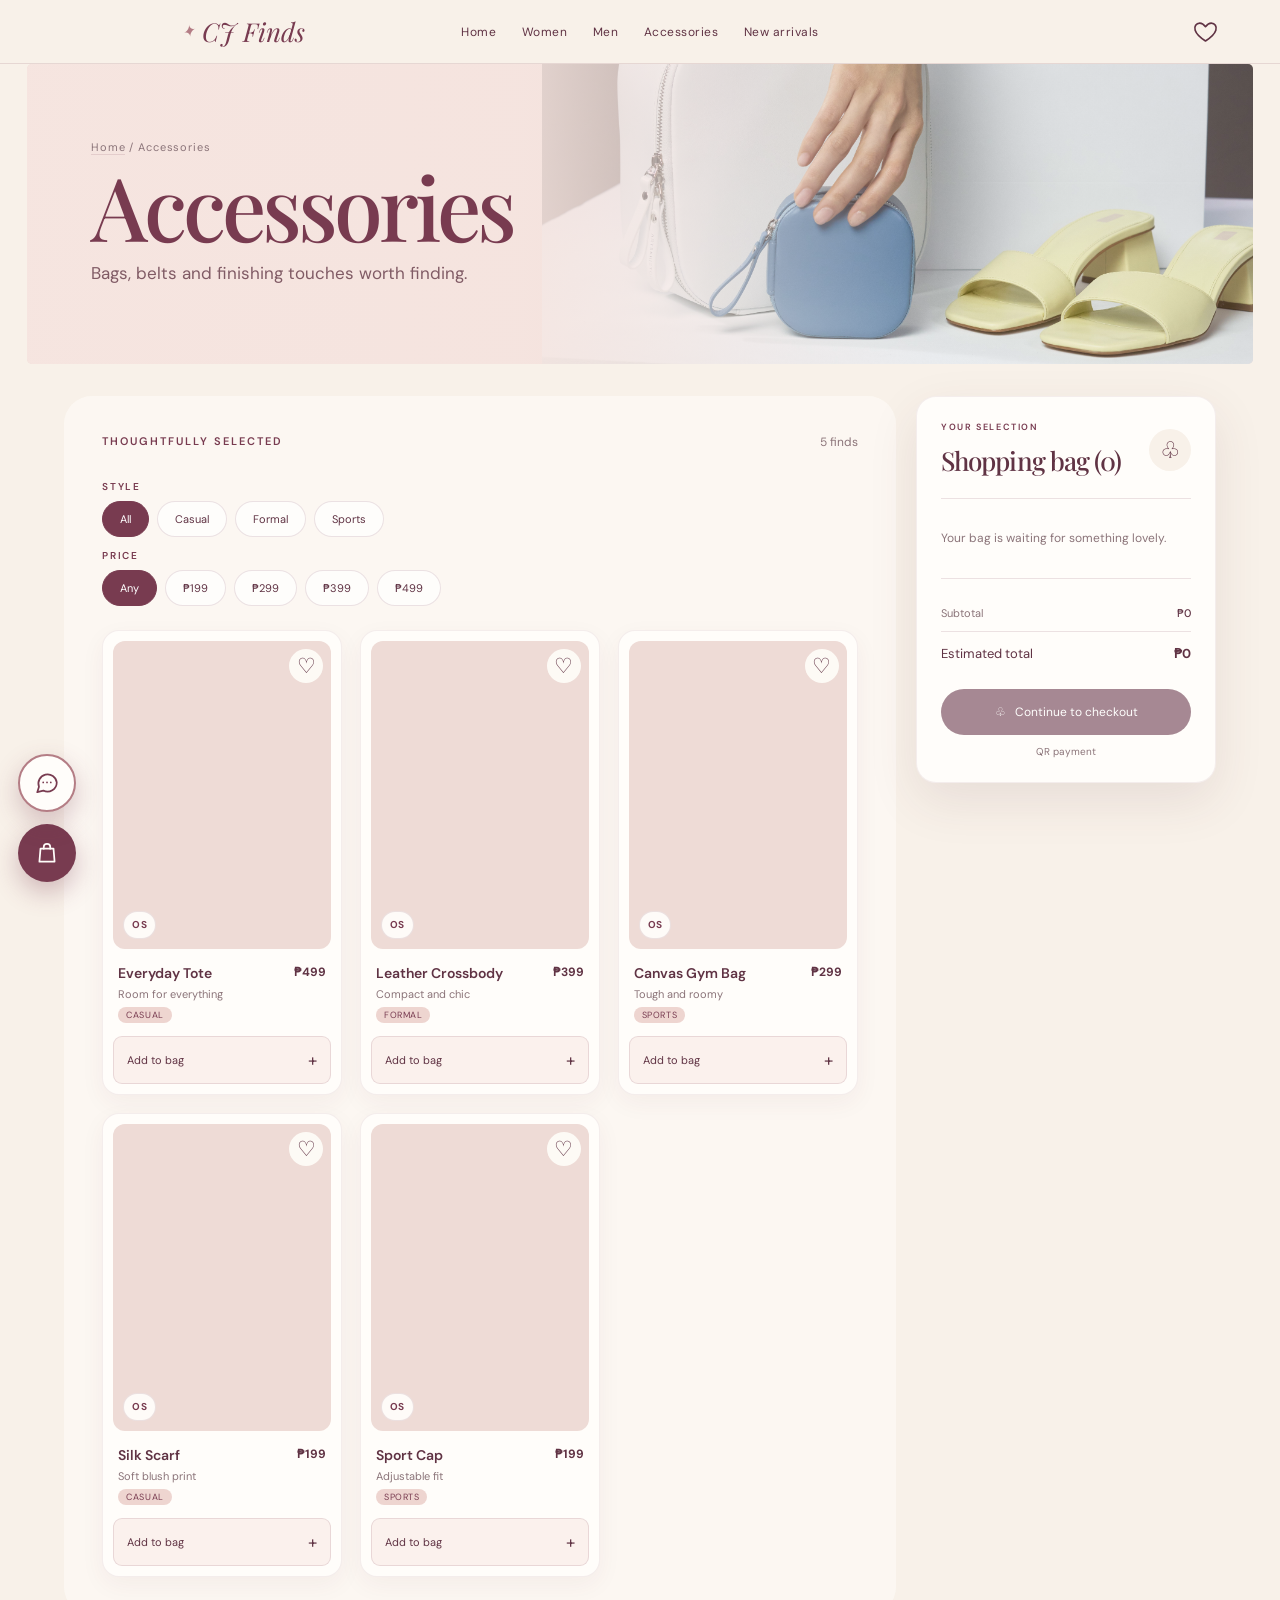
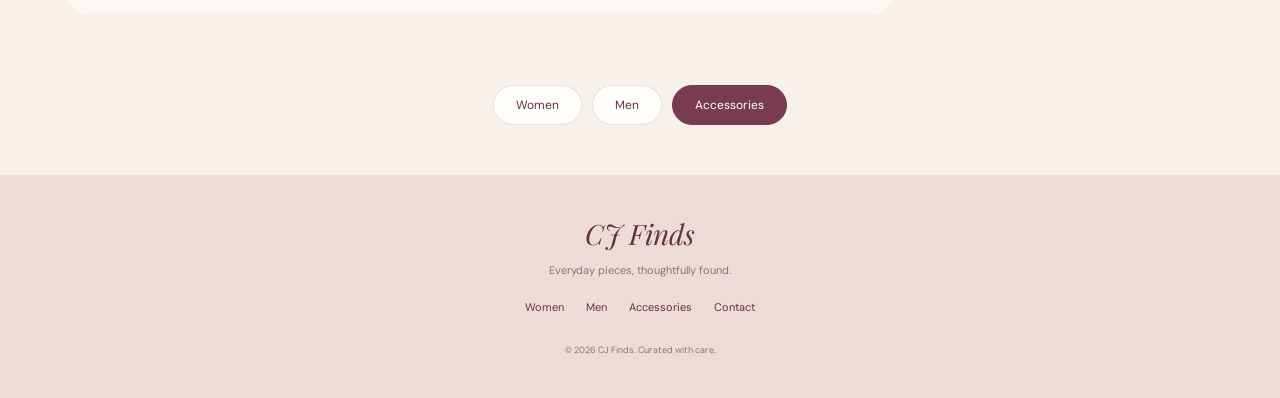
==== commit d4732a39: "Add one-stock.js script to accessories.html" ====
--- a/accessories.html
+++ b/accessories.html
@@ -118,6 +118,7 @@
 
   <div class="toast" role="status" aria-live="polite"></div>
   <script src="bag-reset.js"></script>
+  <script src="one-stock.js"></script>
   <script src="products.js"></script>
   <script src="shop.js"></script>
   <script src="bag.js" defer></script>
--- a/style.css
+++ b/style.css
@@ -59,7 +59,7 @@
 h1 { margin: 0; font-size: clamp(58px,8.5vw,116px); line-height: .91; letter-spacing: -.045em; color: var(--sage-dark); }
 .hero-description { margin: 24px 0 30px; font-size: clamp(15px,2vw,24px); line-height: 1.55; color: #805b65; }
 .primary-button { display: inline-flex; align-items: center; justify-content: space-between; gap: 26px; min-height: 54px; padding: 0 25px; border: 0; border-radius: 9px; background: var(--sage-dark); color: #fffefa; font-size: 14px; cursor: pointer; transition: background .2s, transform .2s; }
-.primary-button:hover, .checkout-button:hover:not(:disabled) { background: #5d293e; transform: translateY(-1px); }
+.primary-button:hover { background: #5d293e; transform: translateY(-1px); }
 .primary-button span { font-size: 22px; line-height: 1; }
 .hero-pagination { display: flex; align-items: center; gap: 17px; margin-top: clamp(42px,6vw,76px); }
 .hero-pagination button { padding: 0; border: 0; background: transparent; color: rgba(255,254,250,.75); font-family: "Playfair Display", serif; font-size: 20px; cursor: pointer; }
@@ -163,7 +163,7 @@
 .cart-summary strong { color: var(--ink); font-weight: 500; text-align: right; }
 .cart-summary div:last-child { padding-top: 13px; border-top: 1px solid var(--line); font-size: 13px; color: var(--ink); }
 .cart-summary div:last-child strong { font-weight: 700; }
-.checkout-button { width: 100%; padding: 15px 10px; border: 0; border-radius: 999px; color: white; background: var(--sage); font-size: 12px; cursor: pointer; transition: .2s; }
+.checkout-button { width: 100%; padding: 15px 10px; border: 0; border-radius: 999px; color: white; background: #5d293e; font-size: 12px; cursor: pointer; }
 .checkout-button:disabled { opacity: .55; cursor: not-allowed; }
 .secure-note { margin: 13px 0 0; text-align: center; color: var(--muted); font-size: 10px; }
 .site-footer { padding: 40px 22px; text-align: center; background: #eedbd6; }
